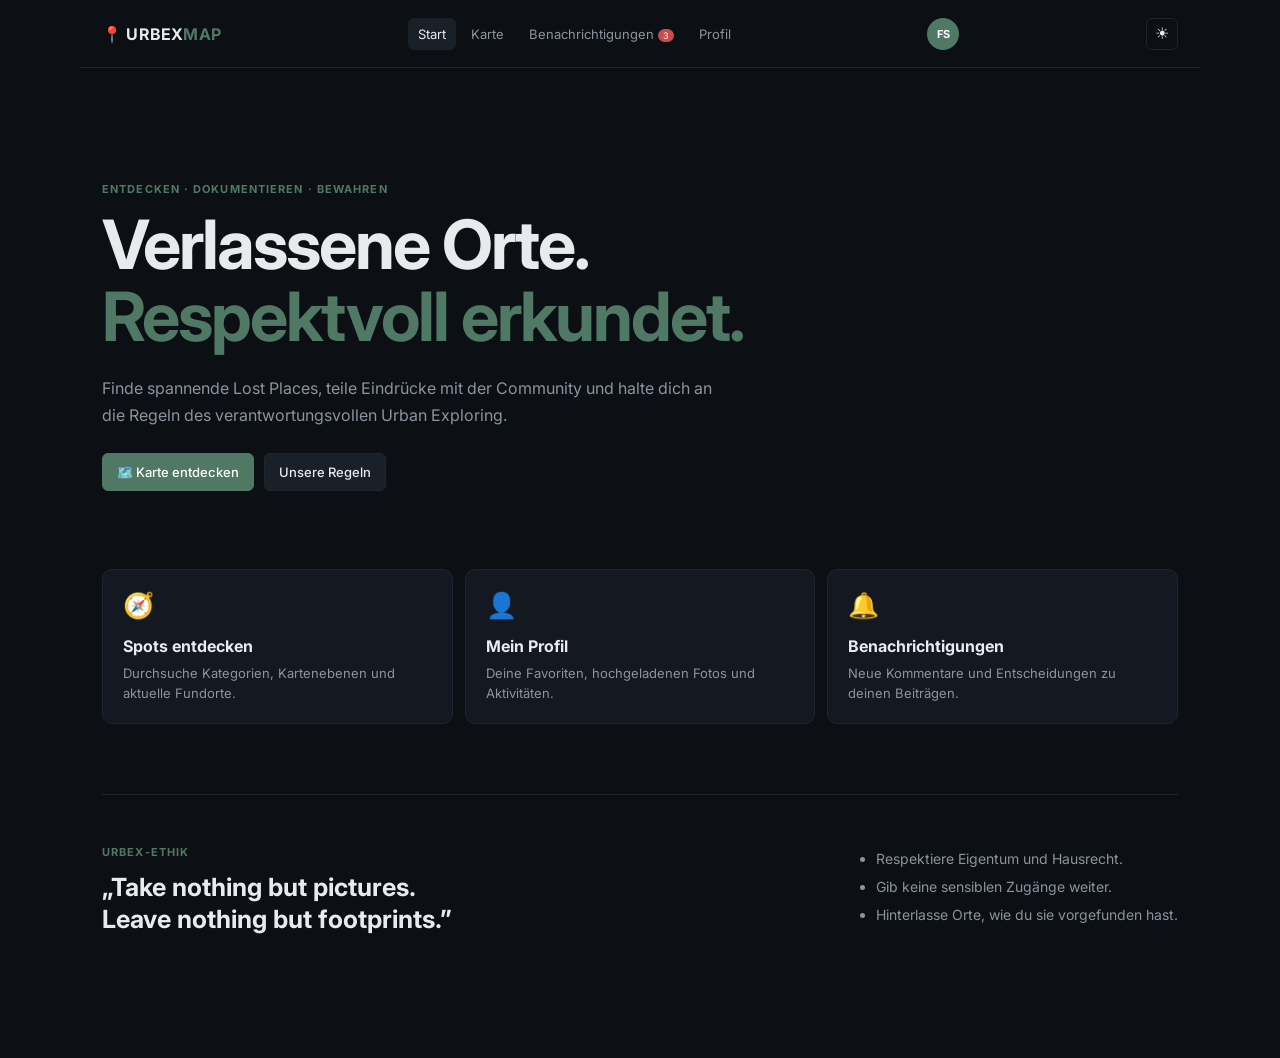
==== index.html @ ee60a665 "erste änderungen" ====
<!doctype html>
<html lang="de"><head><meta charset="utf-8"><meta name="viewport" content="width=device-width,initial-scale=1"><title>URBEX MAP</title><link rel="preconnect" href="https://fonts.googleapis.com"><link rel="preconnect" href="https://fonts.gstatic.com" crossorigin><link href="https://fonts.googleapis.com/css2?family=Inter:wght@400;500;600;700&display=swap" rel="stylesheet"><link rel="stylesheet" href="style.css"></head>
<body class="app-page"><header class="topbar"><a class="brand" href="index.html"><b>📍 URBEX<span>MAP</span></b></a><nav><a class="active" href="index.html">Start</a><a href="karte.html">Karte</a><a href="benachrichtigungen.html">Benachrichtigungen <i class="badge">3</i></a><a href="profil.html">Profil</a></nav><a class="avatar" href="profil.html">FS</a></header>
<main class="home"><section class="hero"><p class="eyebrow">ENTDECKEN · DOKUMENTIEREN · BEWAHREN</p><h1>Verlassene Orte.<br><em>Respektvoll erkundet.</em></h1><p class="lead">Finde spannende Lost Places, teile Eindrücke mit der Community und halte dich an die Regeln des verantwortungsvollen Urban Exploring.</p><div class="actions"><a class="button primary" href="karte.html">🗺️ Karte entdecken</a><a class="button" href="#regeln">Unsere Regeln</a></div></section><section class="quick-grid"><a class="quick-card" href="karte.html"><span>🧭</span><h2>Spots entdecken</h2><p>Durchsuche Kategorien, Kartenebenen und aktuelle Fundorte.</p></a><a class="quick-card" href="profil.html"><span>👤</span><h2>Mein Profil</h2><p>Deine Favoriten, hochgeladenen Fotos und Aktivitäten.</p></a><a class="quick-card" href="benachrichtigungen.html"><span>🔔</span><h2>Benachrichtigungen</h2><p>Neue Kommentare und Entscheidungen zu deinen Beiträgen.</p></a></section><section id="regeln" class="rules"><div><p class="eyebrow">URBEX-ETHIK</p><h2>„Take nothing but pictures.<br>Leave nothing but footprints.”</h2></div><ul><li>Respektiere Eigentum und Hausrecht.</li><li>Gib keine sensiblen Zugänge weiter.</li><li>Hinterlasse Orte, wie du sie vorgefunden hast.</li></ul></section></main><script src="app.js"></script></body></html>
---- style.css ----
:root {
  --bg: #0c0f14;
  --panel: #141820;
  --panel-border: #1e2530;
  --text: #e8eaed;
  --text-muted: #8b949e;
  --accent: #4f7865;
  --accent-soft: rgba(79, 120, 101, 0.16);
  --danger: #c94c4c;
  --warning: #c9a24c;
}

:root[data-theme="light"] {
  --bg:#f2f0ec; --panel:#fbfaf7; --panel-border:#d8d3cb; --text:#27242a;
  --text-muted:#6f6965; --accent:#7d9e88; --accent-soft:rgba(125,158,136,.16);
  --danger:#a85151; --warning:#8d6b36;
}

* {
  box-sizing: border-box;
  margin: 0;
  padding: 0;
}

body {
  font-family: 'Inter', system-ui, -apple-system, sans-serif;
  background: var(--bg);
  color: var(--text);
  height: 100vh;
  width: 100vw;
  overflow: hidden;
}

#map {
  width: 100%;
  height: 100vh;
  position: absolute;
  top: 0;
  left: 0;
  z-index: 1;
}

/* Panels */
.panel {
  background: var(--panel);
  border: 1px solid var(--panel-border);
}

/* Header */
header.main-header {
  position: absolute;
  top: 12px;
  left: 50%;
  transform: translateX(-50%);
  width: calc(100% - 24px);
  max-width: 720px;
  height: 48px;
  z-index: 100;
  display: flex;
  align-items: center;
  justify-content: space-between;
  padding: 0 12px;
  border-radius: 8px;
}

.brand-section {
  display: flex;
  align-items: center;
  gap: 8px;
  cursor: pointer;
}

.logo-badge {
  width: 28px;
  height: 28px;
  background: var(--accent);
  border-radius: 6px;
  display: flex;
  align-items: center;
  justify-content: center;
  font-size: 13px;
}

.brand-title {
  font-weight: 600;
  font-size: 14px;
  letter-spacing: 0.2px;
  color: var(--text);
}

.brand-title span {
  color: var(--accent);
  font-weight: 500;
}

.header-search-box {
  width: 180px;
  padding: 6px 12px;
  border-radius: 6px;
  display: flex;
  align-items: center;
  gap: 8px;
  background: #0c0f14;
  border: 1px solid var(--panel-border);
  transition: border-color 0.15s ease;
}

.header-search-box:focus-within {
  border-color: var(--accent);
}

.header-search-box input {
  background: transparent;
  border: none;
  color: var(--text);
  font-size: 13px;
  width: 100%;
  outline: none;
}

.header-search-box input::placeholder {
  color: var(--text-muted);
}

.nav-actions {
  display: flex;
  align-items: center;
  gap: 6px;
}

.btn-nav {
  text-decoration: none;
  background: transparent;
  border: 1px solid var(--panel-border);
  color: var(--text-muted);
  padding: 5px 10px;
  border-radius: 6px;
  font-size: 12px;
  font-weight: 500;
  cursor: pointer;
  display: flex;
  align-items: center;
  gap: 4px;
  transition: color 0.15s, border-color 0.15s, background 0.15s;
}

.btn-nav:hover {
  color: var(--text);
  border-color: #2a3340;
  background: #1a2028;
}

.btn-nav-primary {
  background: var(--accent);
  border-color: var(--accent);
  color: #fff;
}

.btn-nav-primary:hover {
  background: #358a5e;
  border-color: #358a5e;
  color: #fff;
}

/* Map style switcher */
.map-style-switch {
  position: absolute;
  bottom: 16px;
  left: 16px;
  z-index: 90;
  display: flex;
  gap: 2px;
  padding: 3px;
  border-radius: 8px;
}

.layer-btn {
  background: transparent;
  border: none;
  color: var(--text-muted);
  padding: 7px 11px;
  border-radius: 6px;
  font-size: 12px;
  font-weight: 500;
  cursor: pointer;
  display: flex;
  align-items: center;
  gap: 5px;
  transition: color 0.15s, background 0.15s;
}

.layer-btn.active {
  background: #1e2530;
  color: var(--text);
}

.layer-btn:hover:not(.active) {
  color: var(--text);
}

/* Details panel */
.details-panel {
  position: absolute;
  top: 72px;
  right: 16px;
  width: 340px;
  max-height: calc(100vh - 100px);
  z-index: 80;
  border-radius: 10px;
  overflow-y: auto;
  display: none;
  flex-direction: column;
}

.details-panel::-webkit-scrollbar {
  width: 4px;
}
.details-panel::-webkit-scrollbar-thumb {
  background: #2a3340;
  border-radius: 2px;
}

.details-hero {
  position: relative;
  height: 160px;
  width: 100%;
  overflow: hidden;
  flex-shrink: 0;
}

.details-hero img {
  width: 100%;
  height: 100%;
  object-fit: cover;
}

.details-hero-overlay {
  position: absolute;
  inset: 0;
  background: linear-gradient(to top, var(--panel) 0%, transparent 55%);
}

.btn-close-panel {
  position: absolute;
  top: 10px;
  right: 10px;
  background: rgba(12, 15, 20, 0.7);
  border: 1px solid var(--panel-border);
  color: var(--text);
  width: 28px;
  height: 28px;
  border-radius: 6px;
  cursor: pointer;
  display: flex;
  align-items: center;
  justify-content: center;
  font-size: 12px;
  z-index: 5;
  transition: background 0.15s;
}

.btn-close-panel:hover {
  background: var(--danger);
  border-color: var(--danger);
}

.details-content {
  padding: 0 16px 16px;
  display: flex;
  flex-direction: column;
  gap: 14px;
}

.tag-group {
  display: flex;
  gap: 6px;
  flex-wrap: wrap;
}

.tag-pill {
  padding: 3px 9px;
  border-radius: 4px;
  font-size: 11px;
  font-weight: 500;
  background: #1a2028;
  border: 1px solid var(--panel-border);
  color: var(--text-muted);
}

.tag-pill.cat {
  border-color: rgba(61, 154, 106, 0.4);
  color: var(--accent);
  background: var(--accent-soft);
}

.section-title {
  font-size: 11px;
  font-weight: 600;
  text-transform: uppercase;
  letter-spacing: 0.4px;
  color: var(--text-muted);
  display: flex;
  justify-content: space-between;
  align-items: center;
}

.security-grid {
  display: grid;
  grid-template-columns: 1fr 1fr;
  gap: 6px;
}

.security-item {
  background: #1a2028;
  border: 1px solid var(--panel-border);
  border-radius: 6px;
  padding: 7px 9px;
  display: flex;
  align-items: center;
  gap: 7px;
  font-size: 11px;
  font-weight: 500;
  color: var(--text-muted);
}

.security-item.active {
  border-color: rgba(201, 76, 76, 0.35);
  background: rgba(201, 76, 76, 0.08);
  color: #e08a8a;
}

.security-item.clear {
  border-color: rgba(61, 154, 106, 0.25);
  background: rgba(61, 154, 106, 0.06);
  color: #7bc49a;
}

.sec-status-dot {
  width: 6px;
  height: 6px;
  border-radius: 50%;
  background: currentColor;
}

.gallery-container {
  display: flex;
  gap: 6px;
  overflow-x: auto;
  padding-bottom: 2px;
}

.gallery-container::-webkit-scrollbar {
  height: 3px;
}
.gallery-container::-webkit-scrollbar-thumb {
  background: #2a3340;
  border-radius: 2px;
}

.gallery-thumb {
  width: 64px;
  height: 64px;
  border-radius: 6px;
  object-fit: cover;
  flex-shrink: 0;
  border: 1px solid var(--panel-border);
  cursor: pointer;
  transition: border-color 0.15s;
}

.gallery-thumb:hover {
  border-color: var(--accent);
}

.btn-add-photo {
  width: 64px;
  height: 64px;
  border-radius: 6px;
  border: 1px dashed var(--panel-border);
  background: #1a2028;
  color: var(--text-muted);
  display: flex;
  flex-direction: column;
  align-items: center;
  justify-content: center;
  gap: 2px;
  font-size: 10px;
  font-weight: 500;
  cursor: pointer;
  flex-shrink: 0;
  transition: border-color 0.15s, color 0.15s;
}

.btn-add-photo:hover {
  border-color: var(--accent);
  color: var(--accent);
}

.info-grid {
  display: grid;
  grid-template-columns: 1fr 1fr;
  gap: 8px;
  background: #1a2028;
  padding: 10px;
  border-radius: 6px;
  border: 1px solid var(--panel-border);
}

.info-item {
  display: flex;
  flex-direction: column;
  gap: 2px;
}

.info-item .label {
  font-size: 10px;
  color: var(--text-muted);
  text-transform: uppercase;
  font-weight: 500;
}

.info-item .val {
  font-size: 12px;
  color: var(--text);
  font-weight: 500;
  font-variant-numeric: tabular-nums;
}

.btn-group-actions {
  display: flex;
  gap: 8px;
}

.btn-secondary-action {
  flex: 1;
  background: #1a2028;
  border: 1px solid var(--panel-border);
  color: var(--text);
  padding: 10px;
  border-radius: 6px;
  font-weight: 500;
  font-size: 12px;
  cursor: pointer;
  display: flex;
  align-items: center;
  justify-content: center;
  gap: 5px;
  transition: background 0.15s, border-color 0.15s;
}

.btn-secondary-action:hover {
  background: #222830;
  border-color: #2a3340;
}

.btn-primary-action {
  flex: 1.4;
  background: var(--accent);
  border: none;
  color: #fff;
  padding: 10px;
  border-radius: 6px;
  font-weight: 500;
  font-size: 12px;
  cursor: pointer;
  display: flex;
  align-items: center;
  justify-content: center;
  gap: 5px;
  transition: background 0.15s;
}

.btn-primary-action:hover {
  background: #358a5e;
}

/* Category filter */
.filter-wrapper {
  position: absolute;
  bottom: 16px;
  right: 16px;
  z-index: 90;
  display: flex;
  flex-direction: column;
  align-items: flex-end;
}

.btn-toggle-categories {
  background: var(--panel);
  border: 1px solid var(--panel-border);
  color: var(--text);
  padding: 8px 14px;
  border-radius: 8px;
  font-size: 12px;
  font-weight: 500;
  cursor: pointer;
  display: flex;
  align-items: center;
  gap: 7px;
  transition: border-color 0.15s, background 0.15s;
}

.btn-toggle-categories:hover {
  border-color: #2a3340;
  background: #1a2028;
}

.category-dropdown {
  position: absolute;
  bottom: 46px;
  right: 0;
  width: 280px;
  max-height: 320px;
  overflow-y: auto;
  border-radius: 8px;
  padding: 8px;
  display: none;
  grid-template-columns: 1fr 1fr;
  gap: 4px;
  z-index: 91;
}

.category-dropdown::-webkit-scrollbar {
  width: 3px;
}
.category-dropdown::-webkit-scrollbar-thumb {
  background: #2a3340;
  border-radius: 2px;
}

.cat-item-btn {
  background: #1a2028;
  border: 1px solid var(--panel-border);
  color: var(--text-muted);
  padding: 7px 9px;
  border-radius: 5px;
  font-size: 11px;
  font-weight: 500;
  cursor: pointer;
  display: flex;
  align-items: center;
  gap: 5px;
  transition: background 0.12s, color 0.12s, border-color 0.12s;
  text-align: left;
}

.cat-item-btn:hover {
  background: #222830;
  color: var(--text);
}

.cat-item-btn.active {
  background: var(--accent-soft);
  color: var(--accent);
  border-color: rgba(61, 154, 106, 0.35);
}

.theme-toggle { width:32px; height:32px; border:1px solid var(--panel-border); border-radius:6px; background:transparent; color:var(--text); cursor:pointer; font-size:16px; }
:root[data-theme="light"] .button.primary { color:#19342a; }
.theme-glyph { display:inline-block; }
.theme-toggle.is-switching .theme-glyph { animation:theme-switch .42s cubic-bezier(.2,.8,.2,1); }
@keyframes theme-switch { 0% { transform:rotate(0) scale(1); } 50% { transform:rotate(130deg) scale(.72); opacity:.45; } 100% { transform:rotate(260deg) scale(1); } }
:root[data-theme="light"] .btn-nav { color:#39443d; background:#f5f2ed; border-color:#c9c7bf; }
:root[data-theme="light"] .header-search-box,:root[data-theme="light"] .button,:root[data-theme="light"] .tab,:root[data-theme="light"] .comment,:root[data-theme="light"] .spot-subscribe { background:#f5f2ed; }
:root[data-theme="light"] .btn-nav,:root[data-theme="light"] .cat-item-btn,:root[data-theme="light"] .security-item,:root[data-theme="light"] .info-grid { background:#f5f2ed; }

.category-icon { width:15px; height:15px; display:inline-flex; flex:0 0 15px; }
.category-icon svg { width:15px; height:15px; }
.spot-subscribe { border:1px solid var(--panel-border); background:#1a2028; color:var(--text-muted); border-radius:4px; padding:3px 8px; font:500 10px Inter,sans-serif; cursor:pointer; }
.spot-subscribe.is-active { color:var(--accent); border-color:var(--accent); background:var(--accent-soft); }
.spot-report { border:0; background:transparent; color:var(--text-muted); font:11px Inter,sans-serif; cursor:pointer; text-decoration:underline; }
.spot-creator { width:100%; color:var(--text-muted); font-size:10px; }
.add-spot-fab { position:absolute; left:16px; bottom:70px; z-index:90; border:1px solid var(--panel-border); border-radius:8px; padding:9px 12px; background:var(--panel); color:var(--text); font:500 12px Inter,sans-serif; cursor:pointer; }
.add-spot-fab:hover { border-color:var(--accent); }
.add-spot-form { display:flex; flex-direction:column; gap:9px; }.add-spot-form p { color:var(--text-muted); font-size:12px; line-height:1.45; }.add-spot-form input,.add-spot-form select,.add-spot-form textarea { width:100%; border:1px solid var(--panel-border); border-radius:6px; background:var(--bg); color:var(--text); padding:9px; font:12px Inter,sans-serif; }.add-spot-form textarea { min-height:75px; resize:vertical; }.coord-fields { display:grid; grid-template-columns:1fr 1fr; gap:7px; }
.upload-file { border:1px dashed var(--panel-border); border-radius:6px; padding:9px; color:var(--text-muted); font-size:12px; cursor:pointer; }.upload-file input { border:0; padding:6px 0 0; }.security-select { border:1px solid var(--panel-border); border-radius:6px; padding:9px; display:grid; grid-template-columns:1fr 1fr; gap:8px; color:var(--text-muted); font-size:11px; }.security-select legend { color:var(--text); padding:0 4px; }.security-select label { display:flex; gap:5px; align-items:center; }
.report-review { margin-top:18px; }.report-row { display:flex; align-items:center; justify-content:space-between; gap:12px; padding:12px 0; border-top:1px solid var(--panel-border); }.report-row b { font-size:13px; }.report-row p { color:var(--text-muted); font-size:11px; margin-top:4px; }
.profile-progress { margin-left:auto; width:190px; display:flex; gap:4px; flex-direction:column; font-size:11px; }.profile-progress a { color:var(--accent); text-decoration:none; }.profile-progress span { color:var(--text-muted); }.xp-track { height:7px; background:#1a2028; border-radius:99px; overflow:hidden; }.xp-track i { display:block; width:0; height:100%; background:var(--accent); border-radius:99px; }.xp-overview { display:grid; grid-template-columns:1fr auto; align-items:center; gap:14px; max-width:720px; padding:20px; margin:25px 0; border:1px solid var(--panel-border); border-radius:9px; background:var(--panel); }.xp-overview>div:first-child { display:flex; flex-direction:column; gap:5px; }.xp-overview span { color:var(--text-muted); font-size:12px; }.xp-overview .xp-track { grid-column:1 / -1; }.level-grid { display:grid; grid-template-columns:repeat(3,1fr); gap:12px; }.level-card { min-height:150px; padding:18px; border:1px solid var(--panel-border); border-radius:8px; background:var(--panel); }.level-card.active { border-color:var(--accent); box-shadow:inset 0 0 0 1px var(--accent-soft); }.level-card>b { color:var(--accent); font-size:11px; }.level-card h2 { font-size:16px; margin:15px 0 6px; }.level-card p,.earning p { color:var(--text-muted); font-size:12px; line-height:1.55; }.earning { margin-top:18px; }.earning h2 { font-size:16px; margin-bottom:8px; }

/* Markers */
.custom-urbex-pin {
  position: relative;
  width: 28px;
  height: 28px;
  cursor: pointer;
  transition: transform 0.15s ease, box-shadow .15s ease;
  background:var(--marker-color);
  border:2px solid rgba(255,255,255,.9);
  border-radius:50%;
  box-shadow:0 1px 5px rgba(0,0,0,.42);
}
.map-pin-icon { width:14px; height:14px; display:grid; place-items:center; color:#fff; position:absolute; inset:5px; }.map-pin-icon svg { width:14px; height:14px; }

.custom-urbex-pin:hover {
  transform: scale(1.23);
  z-index: 9999 !important;
}

.pin-svg-wrapper {
  width: 100%;
  height: 100%;
  filter: drop-shadow(0 2px 4px rgba(0, 0, 0, 0.4));
}

.pin-icon-container {
  position: absolute;
  top: 8px;
  left: 50%;
  transform: translateX(-50%);
  width: 16px;
  height: 16px;
  display: flex;
  align-items: center;
  justify-content: center;
  color: #fff;
}

.marker-cluster-custom {
  background: #1e2530 !important;
  border: 1px solid var(--accent) !important;
  border-radius: 50% !important;
  color: var(--text) !important;
  font-weight: 600 !important;
  font-size: 11px !important;
  display: flex !important;
  align-items: center !important;
  justify-content: center !important;
}

/* Modal */
.modal-overlay {
  position: fixed;
  inset: 0;
  background: rgba(0, 0, 0, 0.55);
  z-index: 200;
  display: none;
  align-items: center;
  justify-content: center;
}

.modal-box {
  width: 90%;
  max-width: 380px;
  border-radius: 10px;
  padding: 20px;
  display: flex;
  flex-direction: column;
  gap: 14px;
}

.form-checkbox-group {
  display: flex;
  flex-direction: column;
  gap: 9px;
}

.checkbox-label {
  display: flex;
  align-items: center;
  gap: 9px;
  font-size: 13px;
  color: var(--text);
  cursor: pointer;
}

.checkbox-label input {
  accent-color: var(--accent);
  width: 15px;
  height: 15px;
}

/* Responsive */
@media (max-width: 768px) {
  header.main-header {
    top: 8px;
    width: calc(100% - 16px);
    height: 44px;
    padding: 0 8px;
  }
  .brand-title span { display: none; }
  .header-search-box { width: 100px; }
  .btn-nav span.text-label { display: none; }
  .map-style-switch {
    bottom: 70px;
    left: 8px;
  }
  .filter-wrapper {
    bottom: 16px;
    right: 8px;
  }
  .details-panel {
    top: auto;
    bottom: 120px;
    left: 8px;
    right: 8px;
    width: auto;
    max-height: 50vh;
  }
}

/* Additional application pages */
.app-page { min-height:100vh; height:auto; overflow:auto; background:var(--bg); }
.topbar { max-width:1120px; height:68px; margin:auto; padding:0 22px; display:flex; align-items:center; justify-content:space-between; border-bottom:1px solid var(--panel-border); }
.brand { color:var(--text); text-decoration:none; letter-spacing:.2px; }.brand span { color:var(--accent); }.topbar nav { display:flex; gap:5px; }.topbar nav a { color:var(--text-muted); text-decoration:none; padding:8px 10px; font-size:13px; border-radius:6px; }.topbar nav a:hover,.topbar nav a.active { color:var(--text); background:#1a2028; }.avatar,.profile-avatar { background:var(--accent); color:#fff; border-radius:50%; text-decoration:none; display:grid; place-items:center; font-weight:700; }.avatar { width:32px; height:32px; font-size:11px; }.badge { background:var(--danger); color:#fff; font-style:normal; border-radius:99px; font-size:9px; padding:1px 5px; }.home,.content { max-width:1120px; margin:auto; padding:72px 22px; }.hero { max-width:740px; padding:42px 0 78px; }.eyebrow { color:var(--accent); font-size:11px; font-weight:700; letter-spacing:1.1px; margin-bottom:12px; }.hero h1,.content h1 { font-size:clamp(34px,6vw,68px); line-height:1.06; letter-spacing:-2px; }.hero em { color:var(--accent); font-style:normal; }.lead { max-width:610px; color:var(--text-muted); line-height:1.7; margin:23px 0; }.actions { display:flex; gap:10px; flex-wrap:wrap; }.button { display:inline-flex; align-items:center; justify-content:center; color:var(--text); background:#1a2028; border:1px solid var(--panel-border); border-radius:6px; padding:10px 14px; font:500 13px Inter,sans-serif; cursor:pointer; text-decoration:none; }.button.primary { background:var(--accent); border-color:var(--accent); color:#fff; }.button.danger { color:#efaaaa; border-color:rgba(201,76,76,.4); }.button.small { padding:8px 11px; font-size:12px; }.quick-grid { display:grid; grid-template-columns:repeat(3,1fr); gap:12px; }.quick-card,.panel-card { background:var(--panel); border:1px solid var(--panel-border); border-radius:10px; padding:20px; }.quick-card { color:inherit; text-decoration:none; }.quick-card span { font-size:25px; }.quick-card h2 { font-size:16px; margin:16px 0 7px; }.quick-card p,.muted { color:var(--text-muted); font-size:13px; line-height:1.55; }.rules { margin-top:70px; border-top:1px solid var(--panel-border); padding:50px 0; display:flex; justify-content:space-between; gap:30px; }.rules h2 { font-size:25px; line-height:1.3; }.rules ul { color:var(--text-muted); line-height:2; font-size:14px; }.profile-head { display:flex; gap:18px; align-items:center; padding-bottom:26px; border-bottom:1px solid var(--panel-border); }.profile-head h1 { font-size:30px; letter-spacing:-1px; }.profile-head .button { margin-left:auto; }.profile-avatar { width:76px; height:76px; font-size:21px; }.stats { display:flex; gap:45px; padding:25px 0; }.stats div { display:flex; flex-direction:column; gap:4px; }.stats b { font-size:22px; }.stats span { font-size:12px; color:var(--text-muted); }.two-cols { display:grid; grid-template-columns:1.2fr .8fr; gap:14px; }.section-head { display:flex; justify-content:space-between; align-items:center; margin-bottom:15px; }.section-head h2 { font-size:16px; }.section-head a { color:var(--accent); font-size:12px; text-decoration:none; }.spot-row,.upload-row { display:flex; align-items:center; gap:10px; padding:11px 0; border-top:1px solid var(--panel-border); }.spot-row span { font-size:22px; }.spot-row b,.upload-row b { font-size:13px; }.spot-row p,.upload-row p { color:var(--text-muted); font-size:11px; margin-top:3px; }.upload-row img { width:42px; height:42px; object-fit:cover; border-radius:5px; }.status { font-size:10px; padding:4px 7px; border-radius:99px; background:#1a2028; color:var(--warning); margin-left:auto; }.status.approved { color:#7bc49a; }.status.rejected { color:#e08a8a; }.narrow { max-width:760px; }.notification { display:flex; gap:14px; padding:16px; margin-top:10px; background:var(--panel); border:1px solid var(--panel-border); border-radius:8px; }.notification.unread { border-left:3px solid var(--accent); }.notification>span { font-size:20px; }.notification b { font-size:13px; }.notification p,.notification small { color:var(--text-muted); font-size:12px; display:block; margin-top:5px; }.moderation-tabs { display:flex; gap:7px; margin:28px 0 15px; }.tab { background:#1a2028; color:var(--text-muted); border:1px solid var(--panel-border); border-radius:6px; padding:8px 11px; }.tab.active { color:var(--text); border-color:var(--accent); }.moderation-card { display:grid; grid-template-columns:200px 1fr; gap:20px; border:1px solid var(--panel-border); background:var(--panel); padding:14px; border-radius:10px; }.moderation-card img { width:200px; height:150px; object-fit:cover; border-radius:6px; }.moderation-card h2 { font-size:17px; margin-bottom:7px; }.moderation-card .actions { margin-top:16px; }.empty { border:1px dashed var(--panel-border); color:var(--text-muted); padding:30px; border-radius:8px; text-align:center; }.comment-list { display:flex; flex-direction:column; gap:8px; margin-bottom:9px; }.comment { padding:8px 10px; background:#1a2028; border-radius:6px; font-size:11px; }.comment b { color:var(--accent); }.comment p,.empty-comment { font-size:11px; color:var(--text-muted); margin-top:3px; line-height:1.45; }.comment-form { display:flex; gap:6px; }.comment-form input { min-width:0; flex:1; color:var(--text); background:#0c0f14; border:1px solid var(--panel-border); border-radius:5px; padding:8px; outline:none; font:11px Inter,sans-serif; }.comment-form input:focus { border-color:var(--accent); }.comment-form button { width:34px; border:0; border-radius:5px; background:var(--accent); color:white; cursor:pointer; }
@media(max-width:700px){.topbar{height:auto;gap:11px;padding:14px;flex-wrap:wrap}.topbar nav{order:3;width:100%;justify-content:space-between}.topbar nav a{padding:7px 4px;font-size:11px}.home,.content{padding:42px 16px}.quick-grid,.two-cols{grid-template-columns:1fr}.rules{flex-direction:column}.profile-head{flex-wrap:wrap}.profile-head .button{margin-left:0}.moderation-card{grid-template-columns:1fr}.moderation-card img{width:100%;height:190px}.stats{gap:20px}}
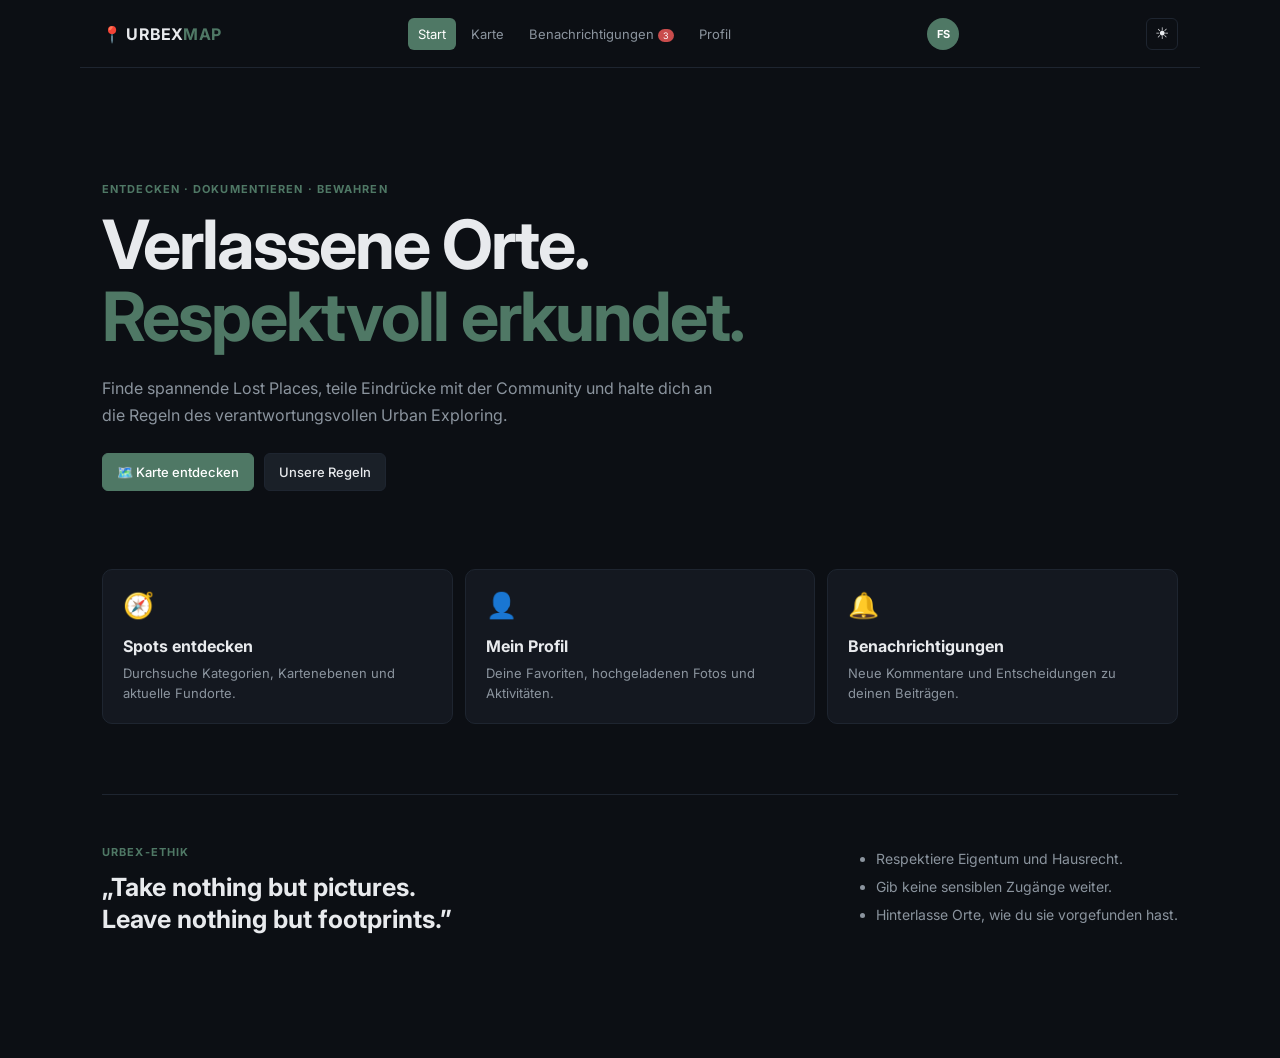
==== commit e3ee2c0a: "Enhance map layer button styles and transitions for improved user interaction" ====
--- a/index.html
+++ b/index.html
@@ -1,4 +1,4 @@
 <!doctype html>
 <html lang="de"><head><meta charset="utf-8"><meta name="viewport" content="width=device-width,initial-scale=1"><title>URBEX MAP</title><link rel="preconnect" href="https://fonts.googleapis.com"><link rel="preconnect" href="https://fonts.gstatic.com" crossorigin><link href="https://fonts.googleapis.com/css2?family=Inter:wght@400;500;600;700&display=swap" rel="stylesheet"><link rel="stylesheet" href="style.css"></head>
-<body class="app-page"><header class="topbar"><a class="brand" href="index.html"><b>📍 URBEX<span>MAP</span></b></a><nav><a class="active" href="index.html">Start</a><a href="karte.html">Karte</a><a href="benachrichtigungen.html">Benachrichtigungen <i class="badge">3</i></a><a href="profil.html">Profil</a></nav><a class="avatar" href="profil.html">FS</a></header>
+<body class="app-page"><header class="topbar"><a class="brand" href="index.html"><b>📍 URBEX<span>MAP</span></b></a><nav><a class="active" href="index.html">Start</a><a class="nav-map-link" href="karte.html">Karte</a><a href="benachrichtigungen.html">Benachrichtigungen <i class="badge">3</i></a><a href="profil.html">Profil</a></nav><a class="avatar" href="profil.html">FS</a></header>
 <main class="home"><section class="hero"><p class="eyebrow">ENTDECKEN · DOKUMENTIEREN · BEWAHREN</p><h1>Verlassene Orte.<br><em>Respektvoll erkundet.</em></h1><p class="lead">Finde spannende Lost Places, teile Eindrücke mit der Community und halte dich an die Regeln des verantwortungsvollen Urban Exploring.</p><div class="actions"><a class="button primary" href="karte.html">🗺️ Karte entdecken</a><a class="button" href="#regeln">Unsere Regeln</a></div></section><section class="quick-grid"><a class="quick-card" href="karte.html"><span>🧭</span><h2>Spots entdecken</h2><p>Durchsuche Kategorien, Kartenebenen und aktuelle Fundorte.</p></a><a class="quick-card" href="profil.html"><span>👤</span><h2>Mein Profil</h2><p>Deine Favoriten, hochgeladenen Fotos und Aktivitäten.</p></a><a class="quick-card" href="benachrichtigungen.html"><span>🔔</span><h2>Benachrichtigungen</h2><p>Neue Kommentare und Entscheidungen zu deinen Beiträgen.</p></a></section><section id="regeln" class="rules"><div><p class="eyebrow">URBEX-ETHIK</p><h2>„Take nothing but pictures.<br>Leave nothing but footprints.”</h2></div><ul><li>Respektiere Eigentum und Hausrecht.</li><li>Gib keine sensiblen Zugänge weiter.</li><li>Hinterlasse Orte, wie du sie vorgefunden hast.</li></ul></section></main><script src="app.js"></script></body></html>
--- a/style.css
+++ b/style.css
@@ -60,7 +60,7 @@
   align-items: center;
   justify-content: space-between;
   padding: 0 12px;
-  border-radius: 8px;
+  border-radius: 14px;
 }
 
 .brand-section {
@@ -141,13 +141,15 @@
   display: flex;
   align-items: center;
   gap: 4px;
-  transition: color 0.15s, border-color 0.15s, background 0.15s;
+  transition: color 0.15s, border-color 0.15s, background 0.15s, transform 0.15s, box-shadow 0.15s;
 }
 
 .btn-nav:hover {
   color: var(--text);
   border-color: #2a3340;
   background: #1a2028;
+  transform: translateY(-1px);
+  box-shadow: 0 2px 5px rgba(0, 0, 0, 0.2);
 }
 
 .btn-nav-primary {
@@ -549,18 +551,59 @@
   color: var(--text);
 }
 
+.cat-item-icon {
+  width: 16px;
+  height: 16px;
+  flex: 0 0 16px;
+  display: inline-flex;
+  align-items: center;
+  justify-content: center;
+}
+
+.cat-item-icon svg {
+  width: 100%;
+  height: 100%;
+}
+
+.cat-item-icon-all {
+  color: var(--text-muted);
+}
+
 .cat-item-btn.active {
   background: var(--accent-soft);
   color: var(--accent);
   border-color: rgba(61, 154, 106, 0.35);
 }
 
+.btn-confirm-categories {
+  grid-column: span 2;
+  border: 1px solid var(--accent);
+  border-radius: 5px;
+  background: var(--accent);
+  color: #fff;
+  padding: 8px 10px;
+  font: inherit;
+  font-size: 11px;
+  font-weight: 600;
+  cursor: pointer;
+  transition: background 0.12s, border-color 0.12s;
+}
+
+.btn-confirm-categories:hover {
+  background: #358a5e;
+  border-color: #358a5e;
+}
 .theme-toggle { width:32px; height:32px; border:1px solid var(--panel-border); border-radius:6px; background:transparent; color:var(--text); cursor:pointer; font-size:16px; }
 :root[data-theme="light"] .button.primary { color:#19342a; }
+:root[data-theme="light"] .home .button.primary { color:#fff; background:#4d705a; border-color:#4d705a; }
+:root[data-theme="light"] .home .button.primary:hover { background:#3f604b; border-color:#3f604b; }
 .theme-glyph { display:inline-block; }
 .theme-toggle.is-switching .theme-glyph { animation:theme-switch .42s cubic-bezier(.2,.8,.2,1); }
 @keyframes theme-switch { 0% { transform:rotate(0) scale(1); } 50% { transform:rotate(130deg) scale(.72); opacity:.45; } 100% { transform:rotate(260deg) scale(1); } }
 :root[data-theme="light"] .btn-nav { color:#39443d; background:#f5f2ed; border-color:#c9c7bf; }
+:root[data-theme="light"] header.main-header .btn-nav:hover { color:#fff; background:#4d705a; border-color:#4d705a; }
+:root[data-theme="light"] .map-style-switch .layer-btn.active { color:#fff; background:#4d705a; }
+:root[data-theme="light"] .map-style-switch #layer-sat.active { color:#fff; background:#4d705a; }
 :root[data-theme="light"] .header-search-box,:root[data-theme="light"] .button,:root[data-theme="light"] .tab,:root[data-theme="light"] .comment,:root[data-theme="light"] .spot-subscribe { background:#f5f2ed; }
 :root[data-theme="light"] .btn-nav,:root[data-theme="light"] .cat-item-btn,:root[data-theme="light"] .security-item,:root[data-theme="light"] .info-grid { background:#f5f2ed; }
 
@@ -568,13 +611,55 @@
 .category-icon svg { width:15px; height:15px; }
 .spot-subscribe { border:1px solid var(--panel-border); background:#1a2028; color:var(--text-muted); border-radius:4px; padding:3px 8px; font:500 10px Inter,sans-serif; cursor:pointer; }
 .spot-subscribe.is-active { color:var(--accent); border-color:var(--accent); background:var(--accent-soft); }
+.save-spot-button.is-saved { color:var(--accent); border-color:var(--accent); background:var(--accent-soft); }
+.coordinate-button { border:0; padding:0; background:transparent; color:var(--accent)!important; text-decoration:underline; cursor:pointer; text-align:left; font:inherit; }
+.rating-summary { display:flex; align-items:baseline; gap:7px; margin:-2px 0 8px; }.rating-summary b { font-size:17px; color:var(--text); }.rating-summary b span,.review-stars { color:#c49a4a; letter-spacing:1px; }.rating-summary>span { color:var(--text-muted); font-size:11px; }
+.review-form select { max-width:77px; color:#c49a4a; font-size:11px; background:#0c0f14; border:1px solid var(--panel-border); border-radius:5px; padding:7px 4px; }.comment small { color:var(--text-muted); font-size:10px; display:block; margin-top:5px; }.comment>div { display:flex; justify-content:space-between; align-items:center; gap:8px; }.review-stars { font-size:11px; white-space:nowrap; }
+.saved-spots { margin-top:14px; }.saved-spot { display:flex; align-items:center; gap:9px; padding:9px 0; border-top:1px solid var(--panel-border); color:var(--text); text-decoration:none; }.saved-spot img { width:42px; height:34px; object-fit:cover; border-radius:4px; }.saved-spot span { display:flex; flex-direction:column; gap:3px; }.saved-spot b { font-size:12px; }.saved-spot small { color:var(--text-muted); font-size:10px; }.saved-spot em { color:#c49a4a; margin-left:auto; font-style:normal; }
 .spot-report { border:0; background:transparent; color:var(--text-muted); font:11px Inter,sans-serif; cursor:pointer; text-decoration:underline; }
 .spot-creator { width:100%; color:var(--text-muted); font-size:10px; }
-.add-spot-fab { position:absolute; left:16px; bottom:70px; z-index:90; border:1px solid var(--panel-border); border-radius:8px; padding:9px 12px; background:var(--panel); color:var(--text); font:500 12px Inter,sans-serif; cursor:pointer; }
-.add-spot-fab:hover { border-color:var(--accent); }
-.add-spot-form { display:flex; flex-direction:column; gap:9px; }.add-spot-form p { color:var(--text-muted); font-size:12px; line-height:1.45; }.add-spot-form input,.add-spot-form select,.add-spot-form textarea { width:100%; border:1px solid var(--panel-border); border-radius:6px; background:var(--bg); color:var(--text); padding:9px; font:12px Inter,sans-serif; }.add-spot-form textarea { min-height:75px; resize:vertical; }.coord-fields { display:grid; grid-template-columns:1fr 1fr; gap:7px; }
-.upload-file { border:1px dashed var(--panel-border); border-radius:6px; padding:9px; color:var(--text-muted); font-size:12px; cursor:pointer; }.upload-file input { border:0; padding:6px 0 0; }.security-select { border:1px solid var(--panel-border); border-radius:6px; padding:9px; display:grid; grid-template-columns:1fr 1fr; gap:8px; color:var(--text-muted); font-size:11px; }.security-select legend { color:var(--text); padding:0 4px; }.security-select label { display:flex; gap:5px; align-items:center; }
+.add-spot-fab {
+  position:absolute;
+  left:16px;
+  bottom:70px;
+  z-index:90;
+  display:inline-flex;
+  align-items:center;
+  gap:7px;
+  border:1px solid #315c42;
+  border-radius:10px;
+  padding:10px 14px;
+  background:var(--accent);
+  color:#fff;
+  font:600 12px Inter,sans-serif;
+  cursor:pointer;
+  box-shadow:0 2px 6px rgba(0,0,0,.2);
+  transition:background .15s ease, border-color .15s ease, transform .15s ease;
+}
+.add-spot-fab:hover { background:#358a5e; border-color:#358a5e; transform:translateY(-1px); }
+.add-spot-fab:active { transform:translateY(0); }
+
+.add-spot-form { display:flex; flex-direction:column; gap:12px; padding-top:2px; }
+.add-spot-form p { color:var(--text-muted); font-size:12px; line-height:1.5; padding:9px 10px; border-left:2px solid var(--accent); background:#11161b; border-radius:0 5px 5px 0; }
+.add-spot-form input,.add-spot-form select,.add-spot-form textarea { width:100%; border:1px solid var(--panel-border); border-radius:7px; background:#0c0f14; color:var(--text); padding:10px 11px; font:12px Inter,sans-serif; transition:border-color .15s ease, background .15s ease; }
+.add-spot-form input:focus,.add-spot-form select:focus,.add-spot-form textarea:focus { outline:none; border-color:var(--accent); background:#11161b; }
+.add-spot-form textarea { min-height:86px; resize:vertical; line-height:1.45; }
+.add-spot-form input::placeholder,.add-spot-form textarea::placeholder { color:#6f7882; }
+.coord-fields { display:grid; grid-template-columns:1fr 1fr; gap:7px; }
+.upload-file { display:flex; flex-direction:column; gap:5px; border:1px dashed #3a4653; border-radius:7px; padding:10px; color:var(--text-muted); background:#11161b; font-size:12px; cursor:pointer; transition:border-color .15s ease, color .15s ease; }
+.upload-file:hover { border-color:var(--accent); color:var(--text); }
+.upload-file input { border:0; padding:3px 0 0; background:transparent; font-size:11px; }
+.security-select { border:1px solid var(--panel-border); border-radius:7px; padding:10px; display:grid; grid-template-columns:1fr 1fr; gap:7px; color:var(--text-muted); background:#11161b; font-size:11px; }
+.security-select legend { color:var(--text); padding:0 5px; font-size:11px; font-weight:600; }
+.security-select label { display:flex; gap:7px; align-items:center; min-height:34px; padding:7px 8px; border:1px solid #29323c; border-radius:6px; background:#0c0f14; cursor:pointer; transition:border-color .15s ease, background .15s ease, color .15s ease; }
+.security-select label:hover { border-color:#435160; color:var(--text); }
+.security-select label:has(input:checked) { border-color:rgba(61,154,106,.7); background:rgba(61,154,106,.12); color:#a7d8b7; }
+.security-select input { width:auto; padding:0; accent-color:var(--accent); }
+.security-option-icon { width:15px; height:15px; display:inline-flex; flex:0 0 15px; align-items:center; justify-content:center; color:var(--accent); }.security-option-icon svg { width:100%; height:100%; }.security-option-icon-alarm { color:#d68a51; }.security-option-icon-cameras { color:#6f9ec9; }.security-option-icon-dogs { color:#c9a24c; }
+.add-spot-form .btn-primary-action { width:100%; flex:none; min-height:40px; border:1px solid #315c42; border-radius:7px; font-weight:600; }.add-spot-form .btn-primary-action:hover { border-color:#358a5e; }
+.add-spot-actions { display:flex; gap:8px; margin-top:2px; }.add-spot-actions .btn-secondary-action { min-height:40px; border-radius:7px; color:var(--text-muted); }.add-spot-actions .btn-secondary-action:hover { color:var(--text); border-color:#3b4653; }.add-spot-actions .btn-primary-action { flex:1.35; }
 .report-review { margin-top:18px; }.report-row { display:flex; align-items:center; justify-content:space-between; gap:12px; padding:12px 0; border-top:1px solid var(--panel-border); }.report-row b { font-size:13px; }.report-row p { color:var(--text-muted); font-size:11px; margin-top:4px; }
+.access-admin { margin-top:18px; }.access-form { display:flex; align-items:end; gap:9px; flex-wrap:wrap; }.access-form label { display:flex; flex-direction:column; gap:5px; color:var(--text-muted); font-size:11px; }.access-form input { width:72px; padding:8px; color:var(--text); background:var(--bg); border:1px solid var(--panel-border); border-radius:5px; }.private-map-list { display:grid; gap:12px; margin-top:16px; }.invite-entry { margin-top:10px; position:relative; }.invite-entry input { width:100%; padding:9px; border:1px solid var(--panel-border); border-radius:5px; color:var(--text); background:var(--bg); }.member-suggestions { position:absolute; width:100%; z-index:2; background:var(--panel); border-radius:6px; overflow:hidden; }.member-suggestions button { width:100%; border:1px solid var(--panel-border); padding:8px; color:var(--text); background:var(--panel); display:flex; gap:8px; text-align:left; }.member-suggestions i { display:grid; place-items:center; width:27px; height:27px; border-radius:50%; background:var(--accent); color:#fff; font-style:normal; font-size:10px; }.member-suggestions small { display:block; color:var(--text-muted); margin-top:2px; }.invited-members { display:flex; flex-wrap:wrap; gap:6px; margin-top:12px; }.invited-members span { padding:5px 7px; background:var(--accent-soft); color:var(--accent); border-radius:99px; font-size:11px; }.chat-layout { display:grid; grid-template-columns:230px 1fr; gap:14px; }.chat-layout aside { border:1px solid var(--panel-border); padding:12px; border-radius:8px; background:var(--panel); }.chat-layout h3 { font-size:12px; color:var(--text-muted); margin:18px 0 8px; }.chat-group { display:flex; flex-direction:column; width:100%; color:var(--text); background:transparent; border:0; padding:8px; text-align:left; cursor:pointer; }.chat-group small { color:var(--text-muted); font-size:10px; margin-top:3px; }.chat-messages { min-height:230px; }.chat-messages p { padding:8px 0; border-bottom:1px solid var(--panel-border); font-size:13px; }.chat-messages b { color:var(--accent); margin-right:5px; }@media(max-width:700px){.chat-layout{grid-template-columns:1fr}.access-form{align-items:stretch}.access-form label{flex:1}}
 .profile-progress { margin-left:auto; width:190px; display:flex; gap:4px; flex-direction:column; font-size:11px; }.profile-progress a { color:var(--accent); text-decoration:none; }.profile-progress span { color:var(--text-muted); }.xp-track { height:7px; background:#1a2028; border-radius:99px; overflow:hidden; }.xp-track i { display:block; width:0; height:100%; background:var(--accent); border-radius:99px; }.xp-overview { display:grid; grid-template-columns:1fr auto; align-items:center; gap:14px; max-width:720px; padding:20px; margin:25px 0; border:1px solid var(--panel-border); border-radius:9px; background:var(--panel); }.xp-overview>div:first-child { display:flex; flex-direction:column; gap:5px; }.xp-overview span { color:var(--text-muted); font-size:12px; }.xp-overview .xp-track { grid-column:1 / -1; }.level-grid { display:grid; grid-template-columns:repeat(3,1fr); gap:12px; }.level-card { min-height:150px; padding:18px; border:1px solid var(--panel-border); border-radius:8px; background:var(--panel); }.level-card.active { border-color:var(--accent); box-shadow:inset 0 0 0 1px var(--accent-soft); }.level-card>b { color:var(--accent); font-size:11px; }.level-card h2 { font-size:16px; margin:15px 0 6px; }.level-card p,.earning p { color:var(--text-muted); font-size:12px; line-height:1.55; }.earning { margin-top:18px; }.earning h2 { font-size:16px; margin-bottom:8px; }
 
 /* Markers */
@@ -702,4 +787,8 @@
 .app-page { min-height:100vh; height:auto; overflow:auto; background:var(--bg); }
 .topbar { max-width:1120px; height:68px; margin:auto; padding:0 22px; display:flex; align-items:center; justify-content:space-between; border-bottom:1px solid var(--panel-border); }
 .brand { color:var(--text); text-decoration:none; letter-spacing:.2px; }.brand span { color:var(--accent); }.topbar nav { display:flex; gap:5px; }.topbar nav a { color:var(--text-muted); text-decoration:none; padding:8px 10px; font-size:13px; border-radius:6px; }.topbar nav a:hover,.topbar nav a.active { color:var(--text); background:#1a2028; }.avatar,.profile-avatar { background:var(--accent); color:#fff; border-radius:50%; text-decoration:none; display:grid; place-items:center; font-weight:700; }.avatar { width:32px; height:32px; font-size:11px; }.badge { background:var(--danger); color:#fff; font-style:normal; border-radius:99px; font-size:9px; padding:1px 5px; }.home,.content { max-width:1120px; margin:auto; padding:72px 22px; }.hero { max-width:740px; padding:42px 0 78px; }.eyebrow { color:var(--accent); font-size:11px; font-weight:700; letter-spacing:1.1px; margin-bottom:12px; }.hero h1,.content h1 { font-size:clamp(34px,6vw,68px); line-height:1.06; letter-spacing:-2px; }.hero em { color:var(--accent); font-style:normal; }.lead { max-width:610px; color:var(--text-muted); line-height:1.7; margin:23px 0; }.actions { display:flex; gap:10px; flex-wrap:wrap; }.button { display:inline-flex; align-items:center; justify-content:center; color:var(--text); background:#1a2028; border:1px solid var(--panel-border); border-radius:6px; padding:10px 14px; font:500 13px Inter,sans-serif; cursor:pointer; text-decoration:none; }.button.primary { background:var(--accent); border-color:var(--accent); color:#fff; }.button.danger { color:#efaaaa; border-color:rgba(201,76,76,.4); }.button.small { padding:8px 11px; font-size:12px; }.quick-grid { display:grid; grid-template-columns:repeat(3,1fr); gap:12px; }.quick-card,.panel-card { background:var(--panel); border:1px solid var(--panel-border); border-radius:10px; padding:20px; }.quick-card { color:inherit; text-decoration:none; }.quick-card span { font-size:25px; }.quick-card h2 { font-size:16px; margin:16px 0 7px; }.quick-card p,.muted { color:var(--text-muted); font-size:13px; line-height:1.55; }.rules { margin-top:70px; border-top:1px solid var(--panel-border); padding:50px 0; display:flex; justify-content:space-between; gap:30px; }.rules h2 { font-size:25px; line-height:1.3; }.rules ul { color:var(--text-muted); line-height:2; font-size:14px; }.profile-head { display:flex; gap:18px; align-items:center; padding-bottom:26px; border-bottom:1px solid var(--panel-border); }.profile-head h1 { font-size:30px; letter-spacing:-1px; }.profile-head .button { margin-left:auto; }.profile-avatar { width:76px; height:76px; font-size:21px; }.stats { display:flex; gap:45px; padding:25px 0; }.stats div { display:flex; flex-direction:column; gap:4px; }.stats b { font-size:22px; }.stats span { font-size:12px; color:var(--text-muted); }.two-cols { display:grid; grid-template-columns:1.2fr .8fr; gap:14px; }.section-head { display:flex; justify-content:space-between; align-items:center; margin-bottom:15px; }.section-head h2 { font-size:16px; }.section-head a { color:var(--accent); font-size:12px; text-decoration:none; }.spot-row,.upload-row { display:flex; align-items:center; gap:10px; padding:11px 0; border-top:1px solid var(--panel-border); }.spot-row span { font-size:22px; }.spot-row b,.upload-row b { font-size:13px; }.spot-row p,.upload-row p { color:var(--text-muted); font-size:11px; margin-top:3px; }.upload-row img { width:42px; height:42px; object-fit:cover; border-radius:5px; }.status { font-size:10px; padding:4px 7px; border-radius:99px; background:#1a2028; color:var(--warning); margin-left:auto; }.status.approved { color:#7bc49a; }.status.rejected { color:#e08a8a; }.narrow { max-width:760px; }.notification { display:flex; gap:14px; padding:16px; margin-top:10px; background:var(--panel); border:1px solid var(--panel-border); border-radius:8px; }.notification.unread { border-left:3px solid var(--accent); }.notification>span { font-size:20px; }.notification b { font-size:13px; }.notification p,.notification small { color:var(--text-muted); font-size:12px; display:block; margin-top:5px; }.moderation-tabs { display:flex; gap:7px; margin:28px 0 15px; }.tab { background:#1a2028; color:var(--text-muted); border:1px solid var(--panel-border); border-radius:6px; padding:8px 11px; }.tab.active { color:var(--text); border-color:var(--accent); }.moderation-card { display:grid; grid-template-columns:200px 1fr; gap:20px; border:1px solid var(--panel-border); background:var(--panel); padding:14px; border-radius:10px; }.moderation-card img { width:200px; height:150px; object-fit:cover; border-radius:6px; }.moderation-card h2 { font-size:17px; margin-bottom:7px; }.moderation-card .actions { margin-top:16px; }.empty { border:1px dashed var(--panel-border); color:var(--text-muted); padding:30px; border-radius:8px; text-align:center; }.comment-list { display:flex; flex-direction:column; gap:8px; margin-bottom:9px; }.comment { padding:8px 10px; background:#1a2028; border-radius:6px; font-size:11px; }.comment b { color:var(--accent); }.comment p,.empty-comment { font-size:11px; color:var(--text-muted); margin-top:3px; line-height:1.45; }.comment-form { display:flex; gap:6px; }.comment-form input { min-width:0; flex:1; color:var(--text); background:#0c0f14; border:1px solid var(--panel-border); border-radius:5px; padding:8px; outline:none; font:11px Inter,sans-serif; }.comment-form input:focus { border-color:var(--accent); }.comment-form button { width:34px; border:0; border-radius:5px; background:var(--accent); color:white; cursor:pointer; }
+:root[data-theme="light"] .topbar nav a:hover,:root[data-theme="light"] .topbar nav a.active { color:#fff; background:#4d705a; }
+.topbar nav a.nav-map-link { transition:color .15s ease, background .15s ease, transform .15s ease, box-shadow .15s ease; }
+.topbar nav a.nav-map-link:hover { transform:translateY(-1px); box-shadow:0 2px 5px rgba(0,0,0,.18); }
+:root:not([data-theme="light"]) .topbar nav a.active { color:#fff; background:var(--accent); }
 @media(max-width:700px){.topbar{height:auto;gap:11px;padding:14px;flex-wrap:wrap}.topbar nav{order:3;width:100%;justify-content:space-between}.topbar nav a{padding:7px 4px;font-size:11px}.home,.content{padding:42px 16px}.quick-grid,.two-cols{grid-template-columns:1fr}.rules{flex-direction:column}.profile-head{flex-wrap:wrap}.profile-head .button{margin-left:0}.moderation-card{grid-template-columns:1fr}.moderation-card img{width:100%;height:190px}.stats{gap:20px}}
